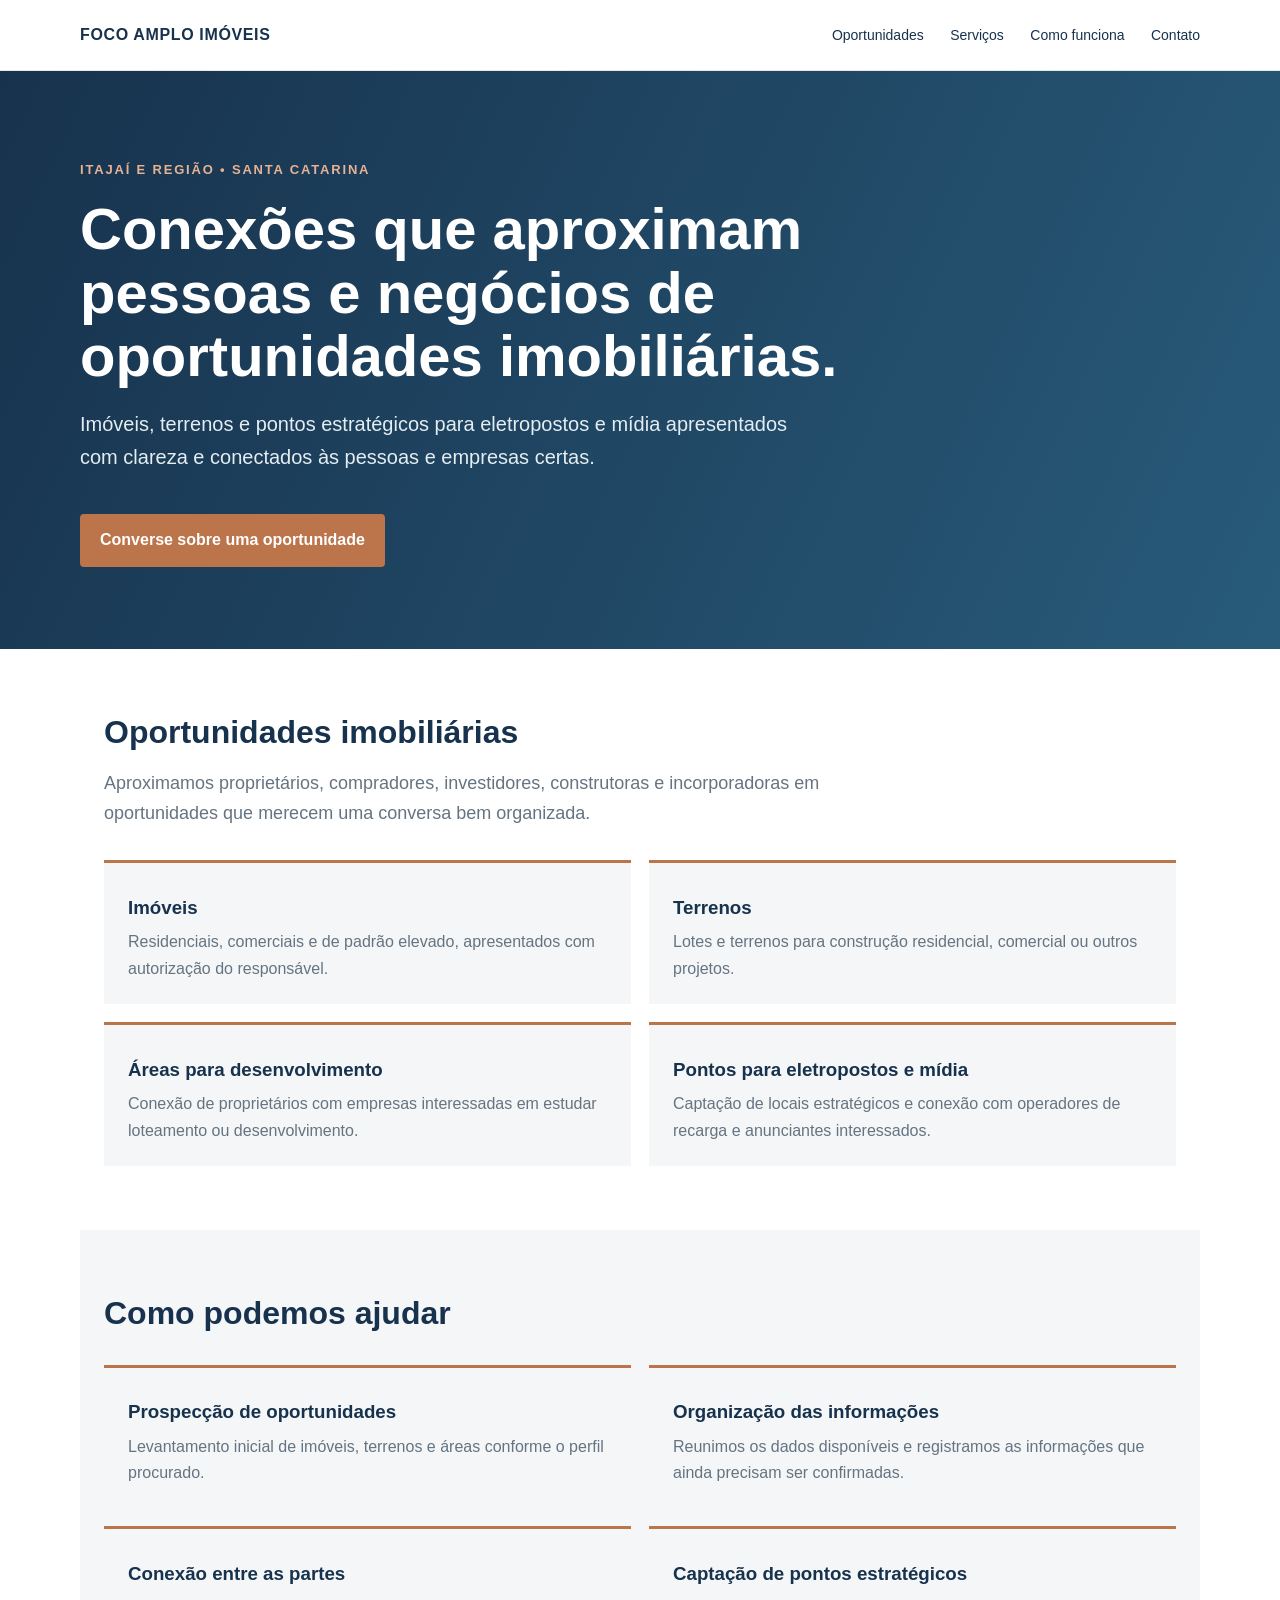
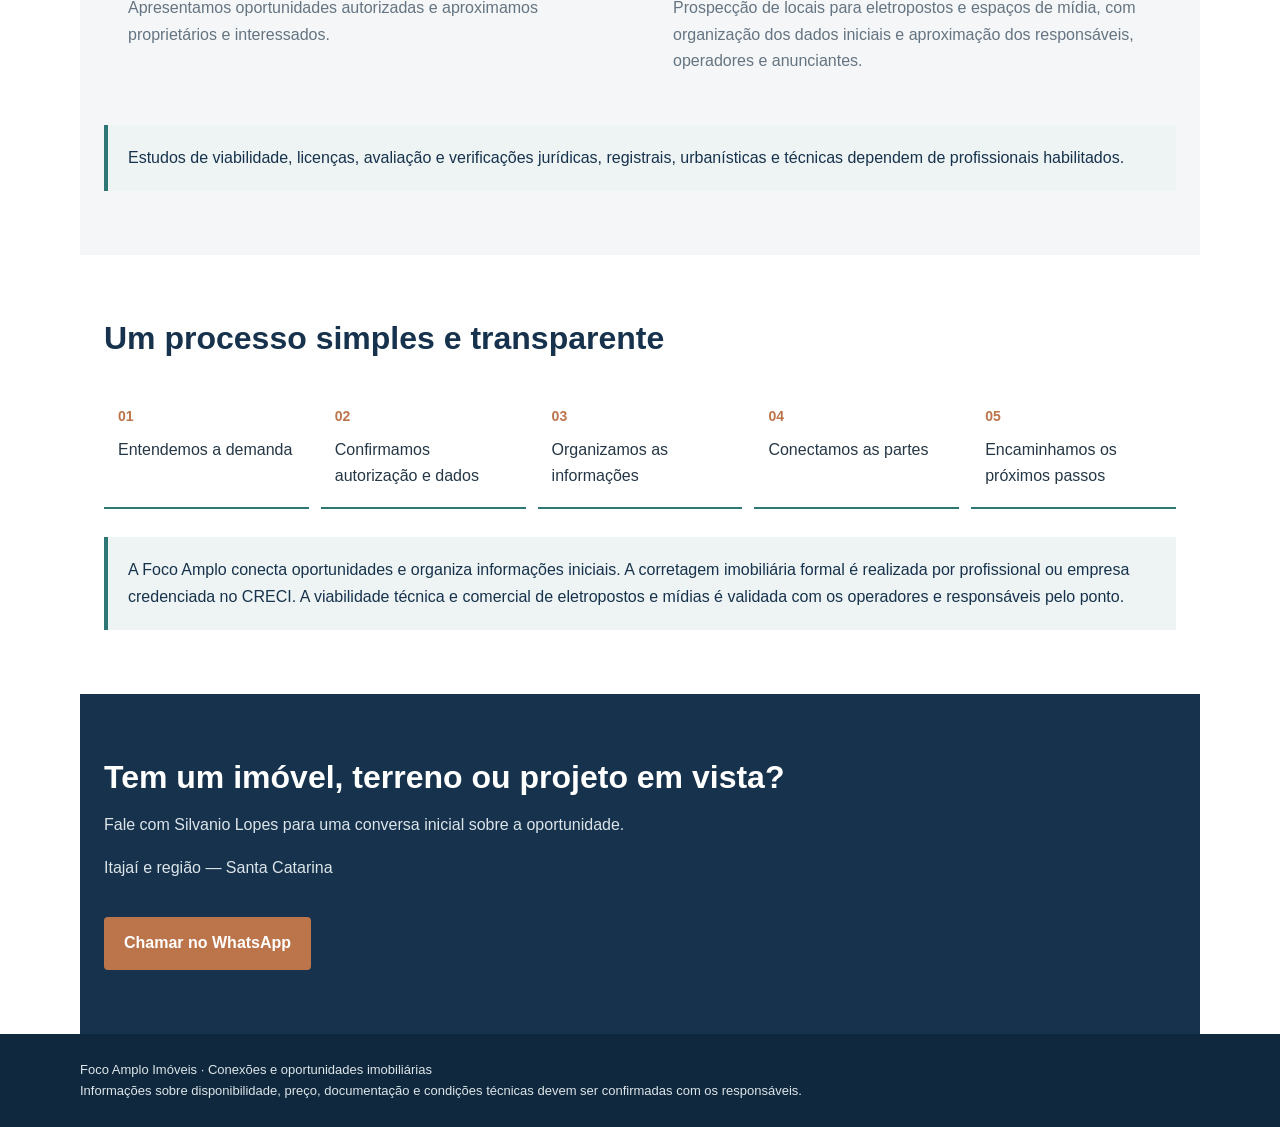
==== imobiliaria/site/index.html @ 9e4eac76 "Adiciona a página de Foco Amplo Imóveis" ====
<!doctype html>
<html lang="pt-BR">
<head>
  <meta charset="utf-8">
  <meta name="viewport" content="width=device-width, initial-scale=1">
  <meta name="description" content="Conexões de oportunidades imobiliárias em Itajaí e região: imóveis, terrenos e áreas para desenvolvimento.">
  <title>Foco Amplo Imóveis | Conexões e oportunidades</title>
  <style>
    :root{--navy:#17324d;--blue:#285b7a;--teal:#2e7775;--copper:#bc744b;--ink:#253746;--muted:#657482;--paper:#f4f6f7}
    *{box-sizing:border-box}
    body{margin:0;color:var(--ink);font:16px/1.65 Arial,sans-serif;background:#fff}
    header{padding:22px max(calc((100vw - 1120px)/2),24px);display:flex;justify-content:space-between;align-items:center;border-bottom:1px solid #e5e9eb}
    .brand{font-weight:700;color:var(--navy);letter-spacing:.04em}
    nav a{color:var(--navy);text-decoration:none;margin-left:22px;font-size:14px}
    .hero{background:linear-gradient(115deg,#17324d,#285b7a);color:#fff;padding:88px max(calc((100vw - 1120px)/2),24px) 82px}
    .eyebrow{color:#e5b393;text-transform:uppercase;letter-spacing:.14em;font-size:13px;font-weight:bold}
    .hero h1{font-size:clamp(36px,5vw,58px);line-height:1.1;max-width:800px;margin:16px 0}
    .hero p{font-size:20px;max-width:720px;color:#e4edf1}
    .button{display:inline-block;margin-top:20px;padding:13px 20px;border-radius:4px;background:var(--copper);color:#fff;text-decoration:none;font-weight:bold}
    .wrap{max-width:1120px;padding:64px 24px;margin:auto}
    h2{font-size:32px;line-height:1.2;color:var(--navy);margin:0 0 16px}
    h3{color:var(--navy);margin:.3em 0}
    .intro{font-size:18px;max-width:800px;color:var(--muted)}
    .grid{display:grid;grid-template-columns:repeat(2,1fr);gap:18px;margin-top:32px}
    .item{padding:24px 24px 22px;border-top:3px solid var(--copper);background:var(--paper)}
    .item p{margin:0;color:var(--muted)}
    .soft{background:var(--paper)}
    .steps{display:grid;grid-template-columns:repeat(5,1fr);gap:12px;margin-top:30px}
    .step{padding:18px 14px;background:#fff;border-bottom:2px solid var(--teal)}
    .step b{display:block;color:var(--copper);font-size:14px;margin-bottom:8px}
    .note{padding:20px;border-left:4px solid var(--teal);background:#eef4f4;color:var(--navy);margin-top:28px}
    .contact{background:var(--navy);color:white}
    .contact h2{color:white}
    .contact p{color:#dce5e9}
    .contact a{color:white}
    footer{padding:25px max(calc((100vw - 1120px)/2),24px);background:#10283d;color:#dce5e9;font-size:13px}
    @media(max-width:700px){nav{display:none}.hero{padding-top:62px}.grid{grid-template-columns:1fr}.steps{grid-template-columns:1fr 1fr}.wrap{padding-top:48px;padding-bottom:48px}}
  </style>
</head>
<body>
  <header>
    <div class="brand">FOCO AMPLO IMÓVEIS</div>
    <nav>
      <a href="#oportunidades">Oportunidades</a>
      <a href="#servicos">Serviços</a>
      <a href="#processo">Como funciona</a>
      <a href="#contato">Contato</a>
    </nav>
  </header>
  <main>
    <section class="hero">
      <div class="eyebrow">Itajaí e região • Santa Catarina</div>
      <h1>Conexões que aproximam pessoas e negócios de oportunidades imobiliárias.</h1>
      <p>Imóveis, terrenos e pontos estratégicos para eletropostos e mídia apresentados com clareza e conectados às pessoas e empresas certas.</p>
      <a class="button" href="https://wa.me/5547992351740">Converse sobre uma oportunidade</a>
    </section>
    <section class="wrap" id="oportunidades">
      <h2>Oportunidades imobiliárias</h2>
      <p class="intro">Aproximamos proprietários, compradores, investidores, construtoras e incorporadoras em oportunidades que merecem uma conversa bem organizada.</p>
      <div class="grid">
        <article class="item"><h3>Imóveis</h3><p>Residenciais, comerciais e de padrão elevado, apresentados com autorização do responsável.</p></article>
        <article class="item"><h3>Terrenos</h3><p>Lotes e terrenos para construção residencial, comercial ou outros projetos.</p></article>
        <article class="item"><h3>Áreas para desenvolvimento</h3><p>Conexão de proprietários com empresas interessadas em estudar loteamento ou desenvolvimento.</p></article>
        <article class="item"><h3>Pontos para eletropostos e mídia</h3><p>Captação de locais estratégicos e conexão com operadores de recarga e anunciantes interessados.</p></article>
      </div>
    </section>
    <section class="wrap soft" id="servicos">
      <h2>Como podemos ajudar</h2>
      <div class="grid">
        <article class="item"><h3>Prospecção de oportunidades</h3><p>Levantamento inicial de imóveis, terrenos e áreas conforme o perfil procurado.</p></article>
        <article class="item"><h3>Organização das informações</h3><p>Reunimos os dados disponíveis e registramos as informações que ainda precisam ser confirmadas.</p></article>
        <article class="item"><h3>Conexão entre as partes</h3><p>Apresentamos oportunidades autorizadas e aproximamos proprietários e interessados.</p></article>
        <article class="item"><h3>Captação de pontos estratégicos</h3><p>Prospecção de locais para eletropostos e espaços de mídia, com organização dos dados iniciais e aproximação dos responsáveis, operadores e anunciantes.</p></article>
      </div>
      <div class="note">Estudos de viabilidade, licenças, avaliação e verificações jurídicas, registrais, urbanísticas e técnicas dependem de profissionais habilitados.</div>
    </section>
    <section class="wrap" id="processo">
      <h2>Um processo simples e transparente</h2>
      <div class="steps">
        <div class="step"><b>01</b>Entendemos a demanda</div>
        <div class="step"><b>02</b>Confirmamos autorização e dados</div>
        <div class="step"><b>03</b>Organizamos as informações</div>
        <div class="step"><b>04</b>Conectamos as partes</div>
        <div class="step"><b>05</b>Encaminhamos os próximos passos</div>
      </div>
      <div class="note">A Foco Amplo conecta oportunidades e organiza informações iniciais. A corretagem imobiliária formal é realizada por profissional ou empresa credenciada no CRECI. A viabilidade técnica e comercial de eletropostos e mídias é validada com os operadores e responsáveis pelo ponto.</div>
    </section>
    <section class="wrap contact" id="contato">
      <h2>Tem um imóvel, terreno ou projeto em vista?</h2>
      <p>Fale com Silvanio Lopes para uma conversa inicial sobre a oportunidade.</p>
      <p>Itajaí e região — Santa Catarina</p>
      <a class="button" href="https://wa.me/5547992351740">Chamar no WhatsApp</a>
    </section>
  </main>
  <footer>Foco Amplo Imóveis · Conexões e oportunidades imobiliárias<br>Informações sobre disponibilidade, preço, documentação e condições técnicas devem ser confirmadas com os responsáveis.</footer>
</body>
</html>
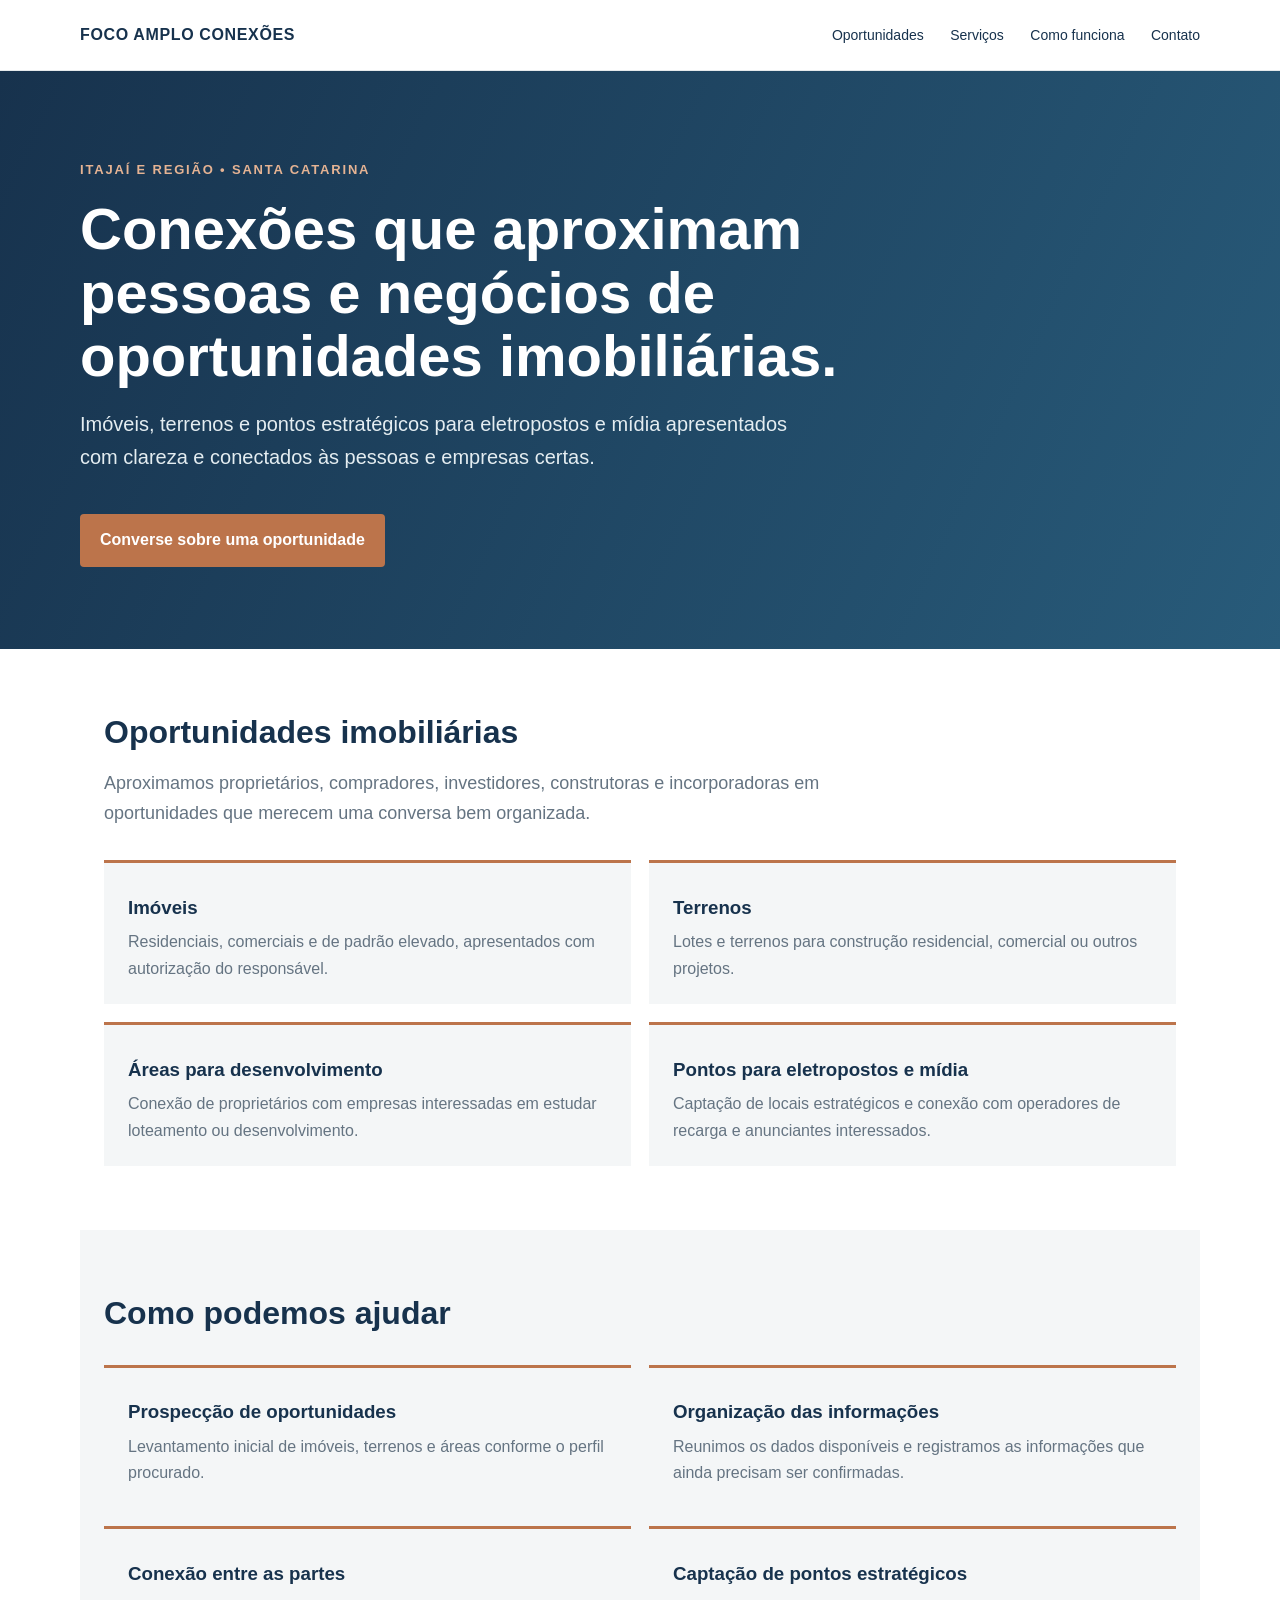
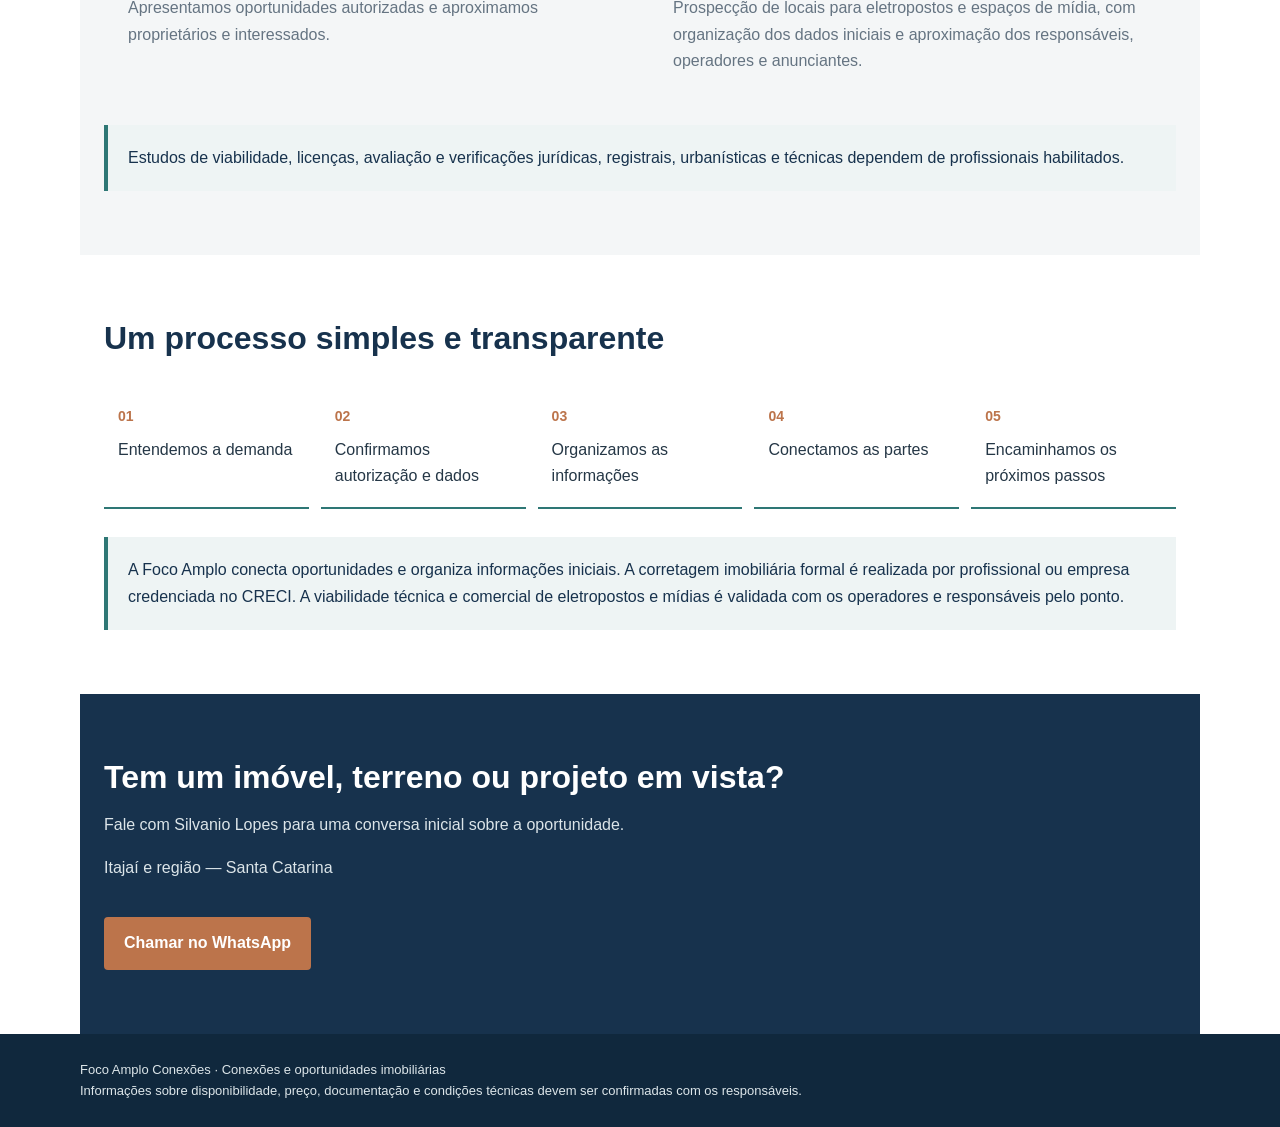
==== commit e1e7af6a: "Atualiza marca do site para Foco Amplo Conexões" ====
--- a/imobiliaria/site/index.html
+++ b/imobiliaria/site/index.html
@@ -4,7 +4,7 @@
   <meta charset="utf-8">
   <meta name="viewport" content="width=device-width, initial-scale=1">
   <meta name="description" content="Conexões de oportunidades imobiliárias em Itajaí e região: imóveis, terrenos e áreas para desenvolvimento.">
-  <title>Foco Amplo Imóveis | Conexões e oportunidades</title>
+  <title>Foco Amplo Conexões | Conexões e oportunidades</title>
   <style>
     :root{--navy:#17324d;--blue:#285b7a;--teal:#2e7775;--copper:#bc744b;--ink:#253746;--muted:#657482;--paper:#f4f6f7}
     *{box-sizing:border-box}
@@ -39,7 +39,7 @@
 </head>
 <body>
   <header>
-    <div class="brand">FOCO AMPLO IMÓVEIS</div>
+    <div class="brand">FOCO AMPLO CONEXÕES</div>
     <nav>
       <a href="#oportunidades">Oportunidades</a>
       <a href="#servicos">Serviços</a>
@@ -92,6 +92,6 @@
       <a class="button" href="https://wa.me/5547992351740">Chamar no WhatsApp</a>
     </section>
   </main>
-  <footer>Foco Amplo Imóveis · Conexões e oportunidades imobiliárias<br>Informações sobre disponibilidade, preço, documentação e condições técnicas devem ser confirmadas com os responsáveis.</footer>
+  <footer>Foco Amplo Conexões · Conexões e oportunidades imobiliárias<br>Informações sobre disponibilidade, preço, documentação e condições técnicas devem ser confirmadas com os responsáveis.</footer>
 </body>
 </html>
